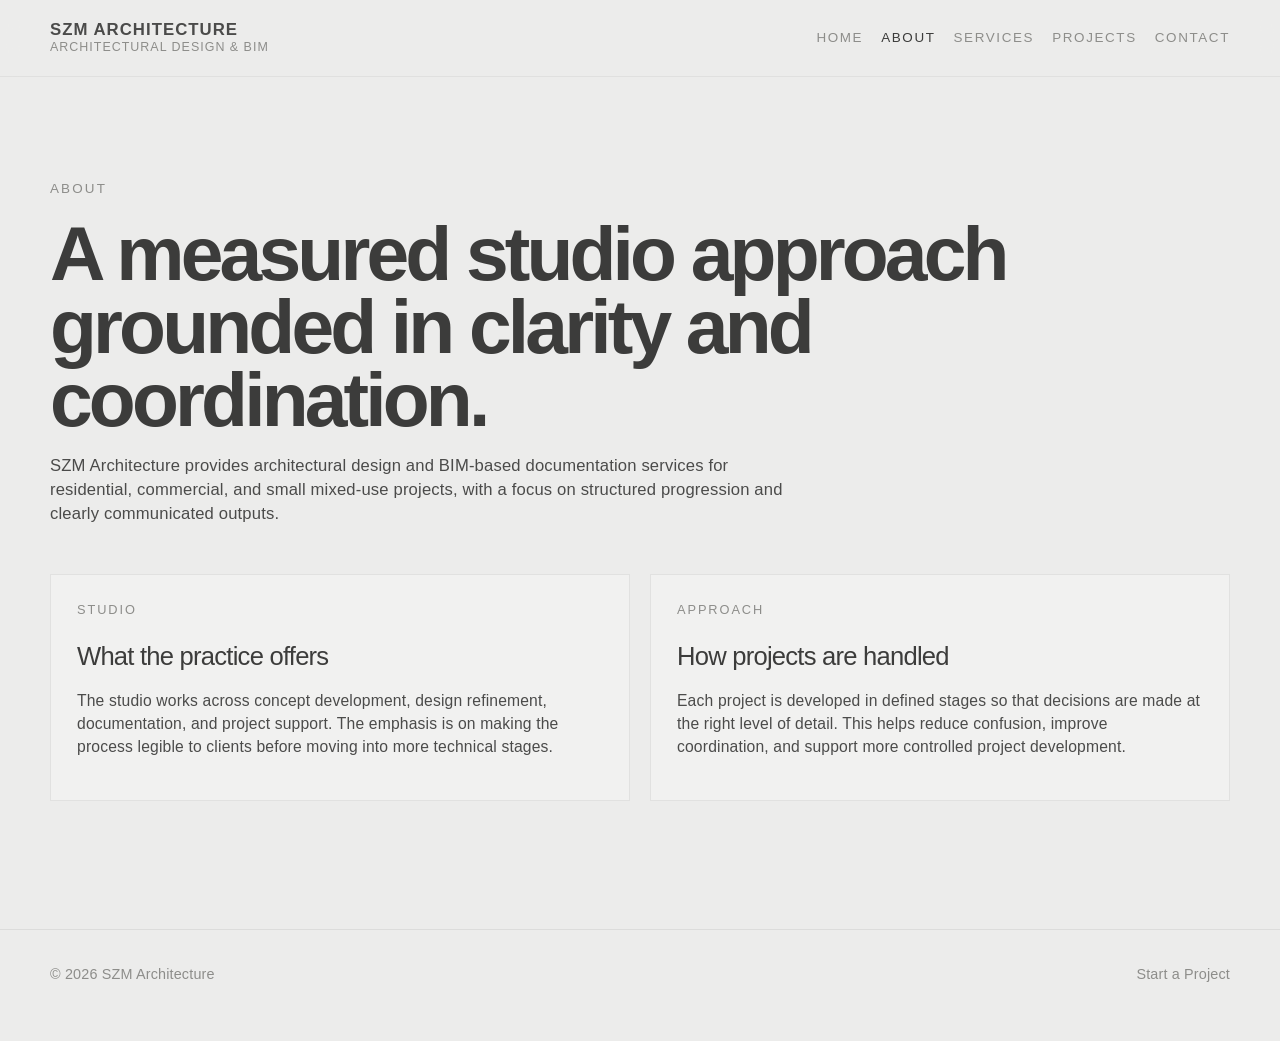
==== about/index.html @ a2ae0220 "Create index.html" ====
<!DOCTYPE html>
<html lang="en">
<head>
  <meta charset="UTF-8" />
  <meta name="viewport" content="width=device-width, initial-scale=1.0" />
  <title>About | SZM Architecture</title>
  <meta name="description" content="About SZM Architecture." />
  <link rel="stylesheet" href="../style.css" />
</head>
<body>
  <header class="site-header">
    <div class="wrap nav">
      <a class="brand" href="../">
        <span class="brand-mark">SZM ARCHITECTURE</span>
        <span class="brand-sub">Architectural Design & BIM</span>
      </a>
      <nav class="nav-links" aria-label="Primary navigation">
        <a href="../">Home</a>
        <a class="active" href="../about/">About</a>
        <a href="../services/">Services</a>
        <a href="../projects/">Projects</a>
        <a href="../contact/">Contact</a>
      </nav>
    </div>
  </header>

  <main>
    <section class="page-hero">
      <div class="wrap">
        <p class="page-eyebrow">About</p>
        <h1 class="page-title">A measured studio approach grounded in clarity and coordination.</h1>
        <p class="page-copy">
          SZM Architecture provides architectural design and BIM-based documentation services for residential, commercial, and small mixed-use projects, with a focus on structured progression and clearly communicated outputs.
        </p>
      </div>
    </section>

    <section class="section">
      <div class="wrap grid-2">
        <article class="card">
          <div class="card-label">Studio</div>
          <h2 class="card-title">What the practice offers</h2>
          <p>
            The studio works across concept development, design refinement, documentation, and project support. The emphasis is on making the process legible to clients before moving into more technical stages.
          </p>
        </article>

        <article class="card">
          <div class="card-label">Approach</div>
          <h2 class="card-title">How projects are handled</h2>
          <p>
            Each project is developed in defined stages so that decisions are made at the right level of detail. This helps reduce confusion, improve coordination, and support more controlled project development.
          </p>
        </article>
      </div>
    </section>
  </main>

  <footer class="site-footer">
    <div class="wrap footer-row">
      <div>© <span id="year"></span> SZM Architecture</div>
      <div><a href="../contact/">Start a Project</a></div>
    </div>
  </footer>

  <script>
    document.getElementById('year').textContent = new Date().getFullYear();
  </script>
</body>
</html>
---- style.css ----
:root {
  --bg: #ececeb;
  --bg-soft: #f4f4f3;
  --line: #cfcfcd;
  --text: #4b4b4a;
  --text-soft: #8d8d8a;
  --text-strong: #3c3c3b;
  --max: 1180px;
  --section-gap: clamp(72px, 10vw, 140px);
}

* { box-sizing: border-box; }
html { scroll-behavior: smooth; }

body {
  margin: 0;
  font-family: "Helvetica Neue", Helvetica, Arial, sans-serif;
  background: var(--bg);
  color: var(--text);
  line-height: 1.45;
  letter-spacing: 0.01em;
}

img { max-width: 100%; display: block; }
a { color: inherit; text-decoration: none; }

.wrap {
  width: min(calc(100% - 40px), var(--max));
  margin: 0 auto;
}

.site-header {
  position: sticky;
  top: 0;
  z-index: 50;
  backdrop-filter: blur(14px);
  background: rgba(236, 236, 235, 0.84);
  border-bottom: 1px solid rgba(79, 79, 78, 0.08);
}

.nav {
  display: flex;
  align-items: center;
  justify-content: space-between;
  gap: 24px;
  min-height: 76px;
}

.brand {
  display: flex;
  flex-direction: column;
  gap: 2px;
  line-height: 1;
}

.brand-mark {
  font-size: 1.05rem;
  font-weight: 700;
  letter-spacing: 0.06em;
}

.brand-sub {
  font-size: 0.78rem;
  color: var(--text-soft);
  letter-spacing: 0.08em;
  text-transform: uppercase;
}

.nav-links {
  display: flex;
  flex-wrap: wrap;
  gap: 18px;
  font-size: 0.84rem;
  text-transform: uppercase;
  letter-spacing: 0.12em;
  color: var(--text-soft);
}

.nav-links a:hover,
.nav-links a:focus-visible,
.nav-links a.active {
  color: var(--text-strong);
  outline: none;
}

.hero {
  padding: clamp(48px, 6vw, 80px) 0 clamp(80px, 10vw, 140px);
  position: relative;
  overflow: hidden;
  isolation: isolate;
}

.hero::before {
  content: "";
  position: absolute;
  inset: 0;
  background:
    radial-gradient(circle at 18% 22%, rgba(255,255,255,0.42), transparent 30%),
    radial-gradient(circle at 84% 14%, rgba(255,255,255,0.3), transparent 24%),
    linear-gradient(180deg, rgba(255,255,255,0.08), rgba(255,255,255,0));
  pointer-events: none;
  z-index: 0;
}

.hero-grid {
  display: grid;
  gap: 24px;
  position: relative;
  z-index: 1;
}

.hero-motifs {
  position: relative;
  width: 100%;
  height: clamp(160px, 24vw, 300px);
  opacity: 0.75;
}

.hero-motifs .motif-line,
.hero-motifs .motif-frame,
.hero-motifs .motif-arc {
  position: absolute;
  border-color: rgba(125, 125, 123, 0.42);
}

.hero-motifs .motif-line {
  height: 1px;
  background: rgba(125, 125, 123, 0.34);
  border: 0;
}

.hero-motifs .motif-frame {
  border: 1px solid rgba(125, 125, 123, 0.2);
  background: transparent;
}

.hero-motifs .motif-arc {
  border-top: 1px solid rgba(125, 125, 123, 0.26);
  border-left: 1px solid rgba(125, 125, 123, 0.18);
  border-right: 0;
  border-bottom: 0;
  border-radius: 999px 0 0 0;
  background: transparent;
}

.hero-motifs .m1 { top: 18%; left: 0; width: 62%; }
.hero-motifs .m2 { top: 62%; right: 2%; width: 44%; }
.hero-motifs .m3 { bottom: 10%; left: 12%; width: 28%; }
.hero-motifs .f1 { top: 8%; right: 12%; width: 18%; height: 54%; }
.hero-motifs .f2 { top: 28%; left: 8%; width: 22%; height: 44%; }
.hero-motifs .f3 { top: 0; left: 36%; width: 14%; height: 100%; }
.hero-motifs .a1 { right: 0; bottom: 0; width: 28%; height: 56%; }
.hero-motifs .a2 { left: 22%; top: 4%; width: 18%; height: 34%; }
.hero-motifs .a3 { left: 52%; bottom: 12%; width: 16%; height: 30%; }

.hero-kicker {
  font-size: clamp(1.55rem, 2vw, 2.2rem);
  font-weight: 300;
  letter-spacing: -0.03em;
  margin: 0;
  color: var(--text);
}

.hero-title {
  margin: 0;
  font-size: clamp(3.5rem, 9vw, 7.5rem);
  line-height: 0.92;
  font-weight: 800;
  letter-spacing: -0.06em;
  color: var(--text-strong);
  text-transform: uppercase;
}

.hero-subtitle {
  margin: 14px 0 0;
  font-size: clamp(1rem, 2vw, 1.7rem);
  text-transform: uppercase;
  letter-spacing: 0.08em;
  color: var(--text-soft);
}

.hero-copy {
  max-width: 640px;
  font-size: 1rem;
  color: var(--text);
  margin-top: 28px;
}

.hero-actions {
  display: flex;
  flex-wrap: wrap;
  gap: 14px;
  margin-top: 34px;
}

.button,
.button-secondary {
  display: inline-flex;
  align-items: center;
  justify-content: center;
  min-height: 48px;
  padding: 0 18px;
  border: 1px solid var(--text-strong);
  font-size: 0.82rem;
  text-transform: uppercase;
  letter-spacing: 0.14em;
  transition: 180ms ease;
}

.button {
  background: var(--text-strong);
  color: var(--bg-soft);
}

.button-secondary {
  background: transparent;
  color: var(--text-strong);
  border-color: rgba(60, 60, 59, 0.28);
}

.button:hover,
.button-secondary:hover,
.button:focus-visible,
.button-secondary:focus-visible {
  transform: translateY(-1px);
  outline: none;
}

.hero-foot {
  margin-top: clamp(80px, 12vw, 180px);
  display: grid;
  grid-template-columns: 1fr auto;
  gap: 20px;
  align-items: end;
}

.hero-foot .site-id {
  font-size: 0.9rem;
  color: var(--text-soft);
}

.hero-foot .site-id strong {
  display: block;
  color: var(--text);
  font-size: 1rem;
  margin-bottom: 6px;
}

.section {
  padding: 0 0 var(--section-gap);
}

.section-head {
  display: grid;
  grid-template-columns: minmax(120px, 180px) 1fr;
  gap: 24px;
  padding-bottom: 24px;
  border-bottom: 1px solid var(--line);
  margin-bottom: 34px;
}

.section-number {
  font-size: 0.86rem;
  color: var(--text-soft);
  letter-spacing: 0.18em;
  text-transform: uppercase;
  padding-top: 4px;
}

.section-title {
  margin: 0;
  font-size: clamp(2rem, 4vw, 3.4rem);
  font-weight: 500;
  letter-spacing: -0.04em;
  color: var(--text-strong);
}

.section-intro {
  max-width: 760px;
  margin: 16px 0 0;
  font-size: 1.04rem;
  color: var(--text);
}

.page-hero {
  padding: clamp(56px, 8vw, 120px) 0 48px;
}

.page-eyebrow {
  font-size: 0.84rem;
  text-transform: uppercase;
  letter-spacing: 0.16em;
  color: var(--text-soft);
  margin: 0 0 18px;
}

.page-title {
  margin: 0;
  font-size: clamp(2.8rem, 6vw, 5rem);
  line-height: 0.95;
  letter-spacing: -0.05em;
  color: var(--text-strong);
}

.page-copy {
  max-width: 760px;
  margin: 18px 0 0;
  font-size: 1.04rem;
}

.grid-2,
.grid-3,
.link-grid {
  display: grid;
  gap: 20px;
}

.grid-2 { grid-template-columns: repeat(2, minmax(0, 1fr)); }
.grid-3,
.link-grid { grid-template-columns: repeat(3, minmax(0, 1fr)); }

.card {
  background: rgba(255,255,255,0.24);
  border: 1px solid rgba(79,79,78,0.1);
  padding: 26px;
}

.card-label {
  font-size: 0.8rem;
  color: var(--text-soft);
  text-transform: uppercase;
  letter-spacing: 0.15em;
  margin-bottom: 18px;
}

.card-title {
  margin: 0 0 14px;
  font-size: 1.6rem;
  font-weight: 500;
  letter-spacing: -0.03em;
  color: var(--text-strong);
}

.card p, .card li { font-size: 0.98rem; }

.clean-list {
  list-style: none;
  margin: 0;
  padding: 0;
  display: grid;
  gap: 10px;
}

.clean-list li {
  position: relative;
  padding-left: 16px;
}

.clean-list li::before {
  content: "";
  width: 6px;
  height: 6px;
  border-radius: 999px;
  background: #92928f;
  position: absolute;
  top: 0.6em;
  left: 0;
}

.muted { color: var(--text-soft); }

.drawings-table {
  width: 100%;
  border-collapse: collapse;
  font-size: 0.98rem;
}

.drawings-table th,
.drawings-table td {
  text-align: left;
  padding: 16px 10px;
  border-bottom: 1px solid rgba(79,79,78,0.12);
  vertical-align: top;
}

.drawings-table th {
  color: var(--text-strong);
  font-weight: 600;
}

.yes, .no {
  display: inline-flex;
  align-items: center;
  gap: 8px;
  font-weight: 500;
}

.yes::before, .no::before {
  display: inline-flex;
  align-items: center;
  justify-content: center;
  width: 20px;
  height: 20px;
  font-size: 0.95rem;
  line-height: 1;
}

.yes::before { content: "✓"; }
.no::before { content: "×"; }

.subtle-rule {
  border-top: 1px solid var(--line);
  padding-top: 22px;
}

.site-footer {
  padding: 34px 0 56px;
  border-top: 1px solid rgba(79,79,78,0.1);
}

.footer-row {
  display: flex;
  flex-wrap: wrap;
  justify-content: space-between;
  gap: 16px;
  color: var(--text-soft);
  font-size: 0.9rem;
}

@media (max-width: 900px) {
  .grid-2,
  .grid-3,
  .link-grid,
  .hero-foot {
    grid-template-columns: 1fr;
  }
}

@media (max-width: 720px) {
  .nav {
    flex-direction: column;
    align-items: flex-start;
    padding: 14px 0;
  }

  .nav-links { gap: 12px; }
  .section-head { grid-template-columns: 1fr; }
  .drawings-table { display: block; overflow-x: auto; }
}
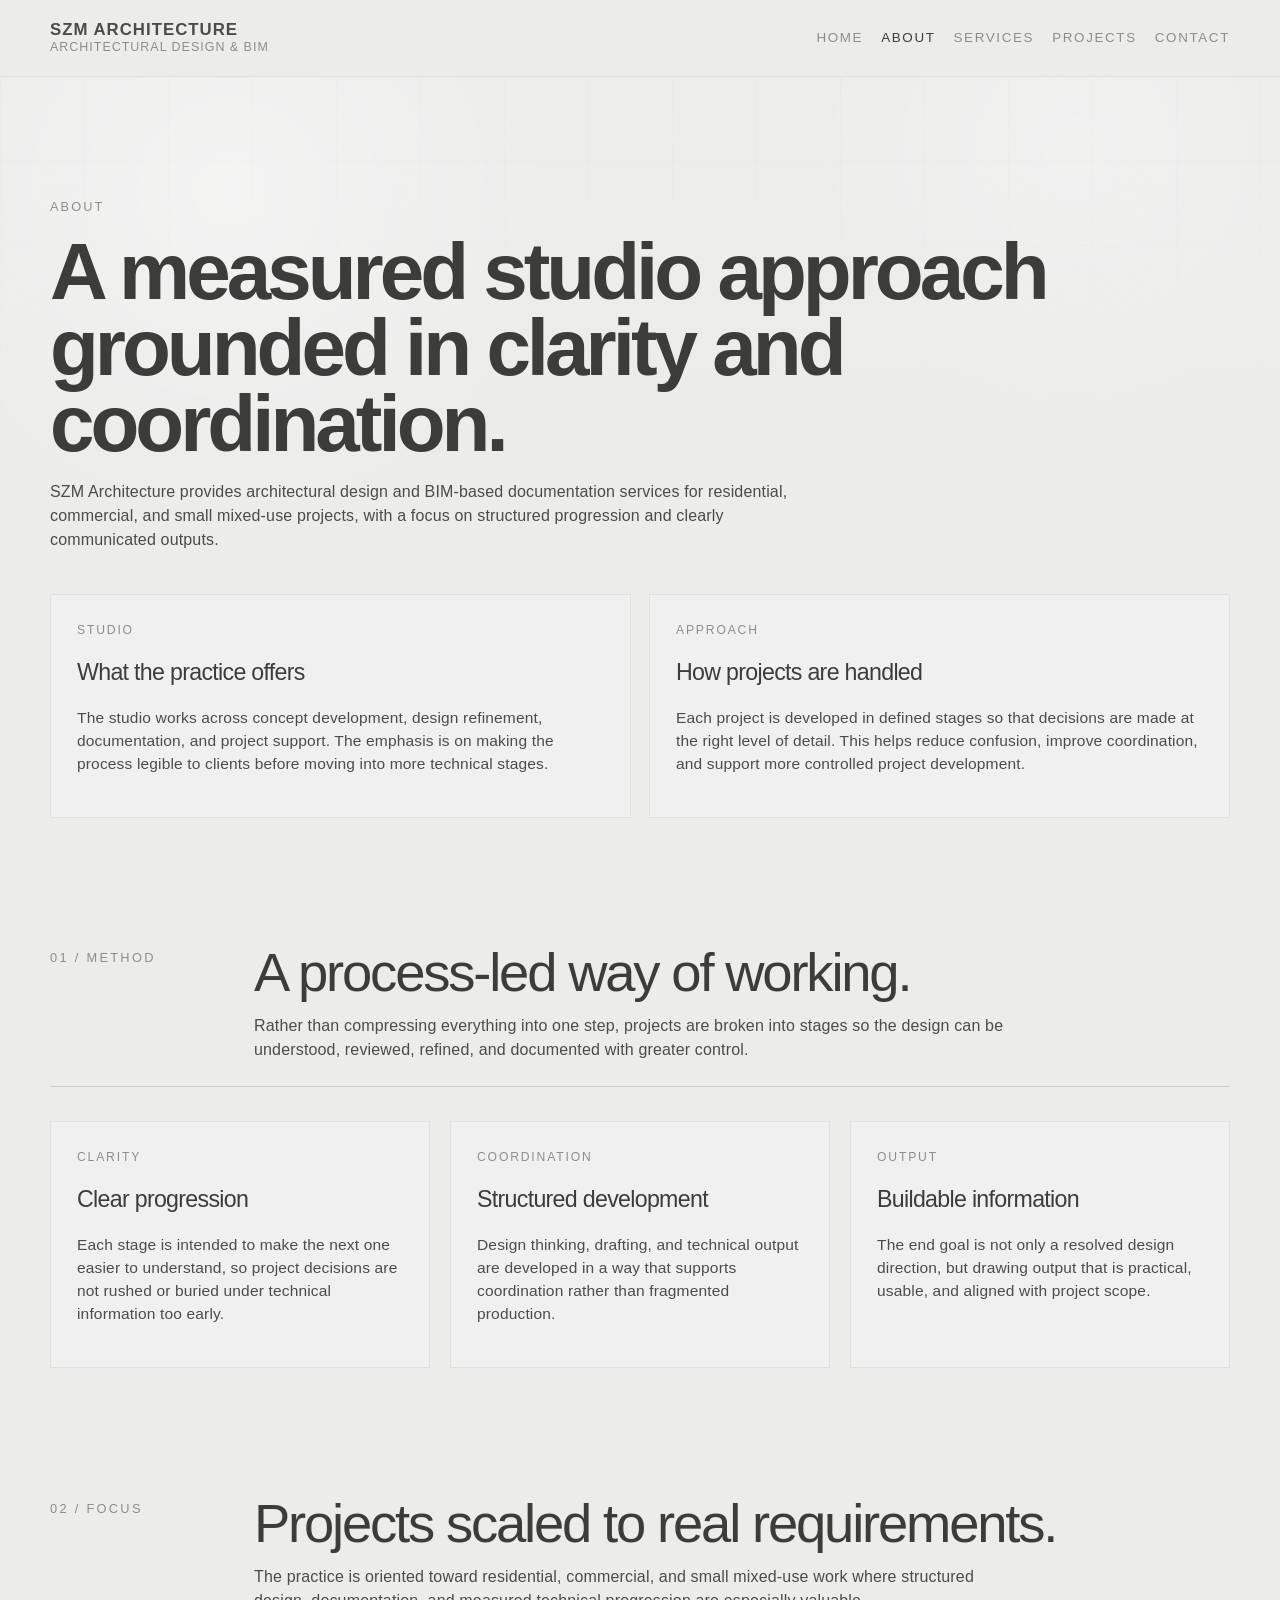
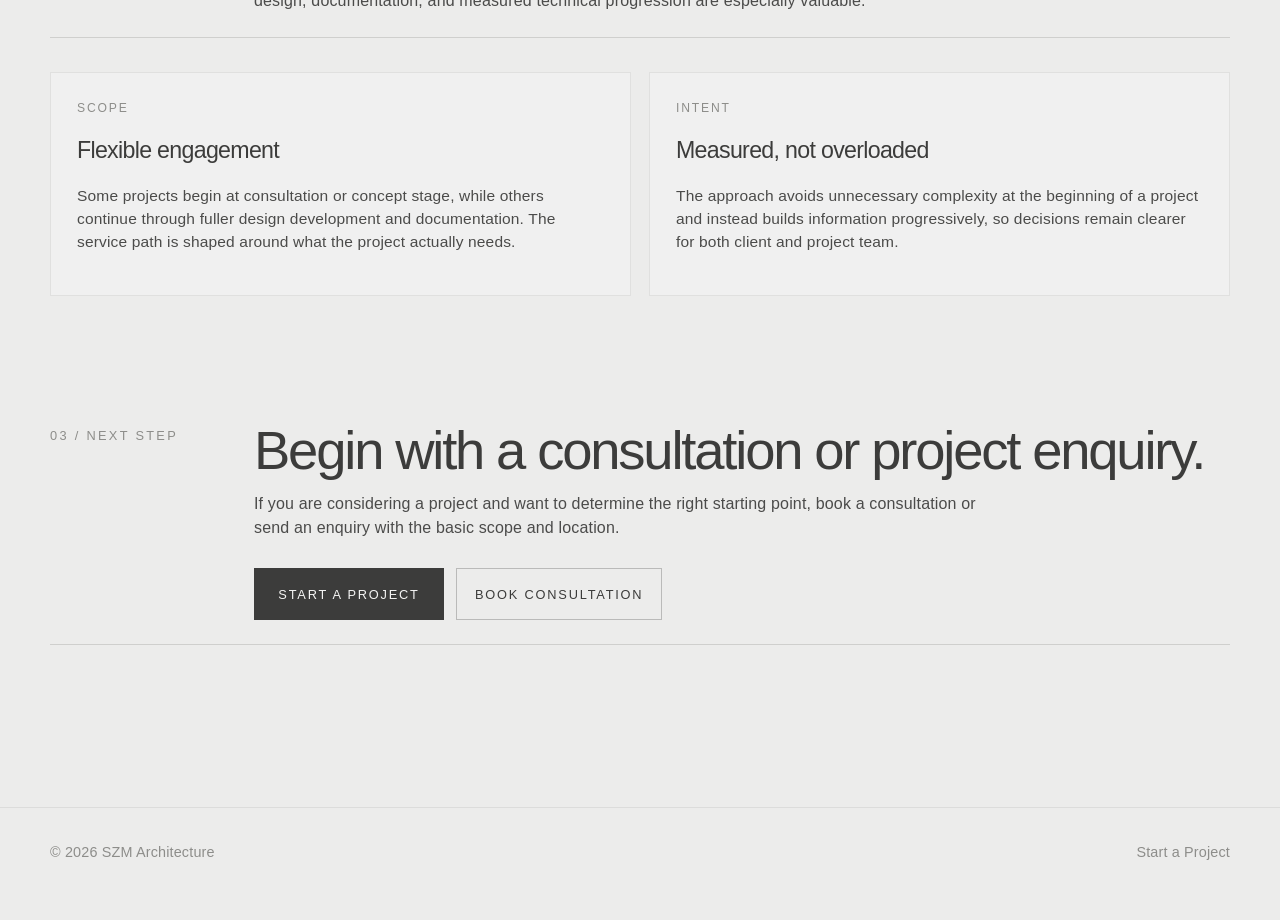
==== commit 25260349: "Update index.html" ====
--- a/about/index.html
+++ b/about/index.html
@@ -5,6 +5,7 @@
   <meta name="viewport" content="width=device-width, initial-scale=1.0" />
   <title>About | SZM Architecture</title>
   <meta name="description" content="About SZM Architecture." />
+  <link rel="icon" type="image/png" href="../favicon.png" />
   <link rel="stylesheet" href="../style.css" />
 </head>
 <body>
@@ -14,7 +15,20 @@
         <span class="brand-mark">SZM ARCHITECTURE</span>
         <span class="brand-sub">Architectural Design & BIM</span>
       </a>
-      <nav class="nav-links" aria-label="Primary navigation">
+
+      <button
+        class="nav-toggle"
+        type="button"
+        aria-expanded="false"
+        aria-controls="primaryNav"
+        aria-label="Open navigation menu"
+      >
+        <span></span>
+        <span></span>
+        <span></span>
+      </button>
+
+      <nav id="primaryNav" class="nav-links" aria-label="Primary navigation">
         <a href="../">Home</a>
         <a class="active" href="../about/">About</a>
         <a href="../services/">Services</a>
@@ -27,34 +41,142 @@
   <main>
     <section class="page-hero">
       <div class="wrap">
-        <p class="page-eyebrow">About</p>
-        <h1 class="page-title">A measured studio approach grounded in clarity and coordination.</h1>
-        <p class="page-copy">
-          SZM Architecture provides architectural design and BIM-based documentation services for residential, commercial, and small mixed-use projects, with a focus on structured progression and clearly communicated outputs.
+        <p class="page-eyebrow reveal">About</p>
+        <h1 class="page-title reveal">A measured studio approach grounded in clarity and coordination.</h1>
+        <p class="page-copy reveal-soft">
+          SZM Architecture provides architectural design and BIM-based documentation services for residential,
+          commercial, and small mixed-use projects, with a focus on structured progression and clearly communicated outputs.
         </p>
       </div>
     </section>
 
     <section class="section">
       <div class="wrap grid-2">
-        <article class="card">
+        <article class="card reveal">
           <div class="card-label">Studio</div>
           <h2 class="card-title">What the practice offers</h2>
           <p>
-            The studio works across concept development, design refinement, documentation, and project support. The emphasis is on making the process legible to clients before moving into more technical stages.
+            The studio works across concept development, design refinement, documentation, and project support.
+            The emphasis is on making the process legible to clients before moving into more technical stages.
           </p>
         </article>
 
-        <article class="card">
+        <article class="card reveal-soft">
           <div class="card-label">Approach</div>
           <h2 class="card-title">How projects are handled</h2>
           <p>
-            Each project is developed in defined stages so that decisions are made at the right level of detail. This helps reduce confusion, improve coordination, and support more controlled project development.
+            Each project is developed in defined stages so that decisions are made at the right level of detail.
+            This helps reduce confusion, improve coordination, and support more controlled project development.
           </p>
         </article>
       </div>
     </section>
+
+    <section class="section">
+      <div class="wrap">
+        <div class="section-head reveal">
+          <div class="section-number">01 / Method</div>
+          <div>
+            <h2 class="section-title">A process-led way of working.</h2>
+            <p class="section-intro">
+              Rather than compressing everything into one step, projects are broken into stages so the design can be
+              understood, reviewed, refined, and documented with greater control.
+            </p>
+          </div>
+        </div>
+
+        <div class="grid-3">
+          <article class="card reveal">
+            <div class="card-label">Clarity</div>
+            <h3 class="card-title">Clear progression</h3>
+            <p>
+              Each stage is intended to make the next one easier to understand, so project decisions are not rushed or
+              buried under technical information too early.
+            </p>
+          </article>
+
+          <article class="card reveal-soft">
+            <div class="card-label">Coordination</div>
+            <h3 class="card-title">Structured development</h3>
+            <p>
+              Design thinking, drafting, and technical output are developed in a way that supports coordination rather
+              than fragmented production.
+            </p>
+          </article>
+
+          <article class="card reveal">
+            <div class="card-label">Output</div>
+            <h3 class="card-title">Buildable information</h3>
+            <p>
+              The end goal is not only a resolved design direction, but drawing output that is practical, usable,
+              and aligned with project scope.
+            </p>
+          </article>
+        </div>
+      </div>
+    </section>
+
+    <section class="section">
+      <div class="wrap">
+        <div class="section-head reveal-soft">
+          <div class="section-number">02 / Focus</div>
+          <div>
+            <h2 class="section-title">Projects scaled to real requirements.</h2>
+            <p class="section-intro">
+              The practice is oriented toward residential, commercial, and small mixed-use work where structured design,
+              documentation, and measured technical progression are especially valuable.
+            </p>
+          </div>
+        </div>
+
+        <div class="grid-2">
+          <article class="card reveal-soft">
+            <div class="card-label">Scope</div>
+            <h3 class="card-title">Flexible engagement</h3>
+            <p>
+              Some projects begin at consultation or concept stage, while others continue through fuller design
+              development and documentation. The service path is shaped around what the project actually needs.
+            </p>
+          </article>
+
+          <article class="card reveal">
+            <div class="card-label">Intent</div>
+            <h3 class="card-title">Measured, not overloaded</h3>
+            <p>
+              The approach avoids unnecessary complexity at the beginning of a project and instead builds information
+              progressively, so decisions remain clearer for both client and project team.
+            </p>
+          </article>
+        </div>
+      </div>
+    </section>
+
+    <section class="section">
+      <div class="wrap">
+        <div class="section-head reveal">
+          <div class="section-number">03 / Next step</div>
+          <div>
+            <h2 class="section-title">Begin with a consultation or project enquiry.</h2>
+            <p class="section-intro">
+              If you are considering a project and want to determine the right starting point, book a consultation
+              or send an enquiry with the basic scope and location.
+            </p>
+            <div class="hero-actions" style="margin-top: 28px;">
+              <a class="button" href="../contact/">Start a Project</a>
+              <a class="button-secondary" href="https://calendar.app.google/FwE3691G6Maa2KWc8" target="_blank" rel="noopener">
+                Book Consultation
+              </a>
+            </div>
+          </div>
+        </div>
+      </div>
+    </section>
   </main>
+
+  <button id="backToTop" class="back-to-top" type="button" aria-label="Back to top">
+    <span class="back-to-top-arrow" aria-hidden="true">↑</span>
+    <span class="back-to-top-text">Back to top</span>
+  </button>
 
   <footer class="site-footer">
     <div class="wrap footer-row">
@@ -64,7 +186,163 @@
   </footer>
 
   <script>
-    document.getElementById('year').textContent = new Date().getFullYear();
+    const yearEl = document.getElementById('year');
+    if (yearEl) {
+      yearEl.textContent = new Date().getFullYear();
+    }
+
+    const header = document.querySelector('.site-header');
+    const revealItems = document.querySelectorAll('.reveal, .reveal-soft');
+    const backToTopBtn = document.getElementById('backToTop');
+    const navToggle = document.querySelector('.nav-toggle');
+    const navLinks = document.getElementById('primaryNav');
+
+    document.body.classList.add('page-enter');
+    requestAnimationFrame(() => {
+      requestAnimationFrame(() => {
+        document.body.classList.remove('page-enter');
+      });
+    });
+
+    function updateHeaderState() {
+      if (!header) return;
+      if (window.scrollY > 16) {
+        header.classList.add('scrolled');
+      } else {
+        header.classList.remove('scrolled');
+      }
+    }
+
+    function updateRevealStates() {
+      revealItems.forEach((item) => {
+        const rect = item.getBoundingClientRect();
+        const inViewportBand =
+          rect.top < window.innerHeight * 0.86 &&
+          rect.bottom > window.innerHeight * 0.14;
+
+        if (inViewportBand) {
+          item.classList.add('is-visible');
+        } else {
+          item.classList.remove('is-visible');
+        }
+      });
+    }
+
+    function updateBackToTop() {
+      if (!backToTopBtn) return;
+      if (window.scrollY > 500) {
+        backToTopBtn.classList.add('is-visible');
+      } else {
+        backToTopBtn.classList.remove('is-visible');
+      }
+    }
+
+    function closeNav() {
+      if (!navToggle || !navLinks) return;
+      navToggle.classList.remove('is-open');
+      navLinks.classList.remove('is-open');
+      navToggle.setAttribute('aria-expanded', 'false');
+      document.body.classList.remove('nav-open');
+    }
+
+    function toggleNav() {
+      if (!navToggle || !navLinks) return;
+      const isOpen = navLinks.classList.toggle('is-open');
+      navToggle.classList.toggle('is-open', isOpen);
+      navToggle.setAttribute('aria-expanded', String(isOpen));
+      document.body.classList.toggle('nav-open', isOpen);
+    }
+
+    const observer = new IntersectionObserver((entries) => {
+      entries.forEach((entry) => {
+        const rect = entry.boundingClientRect;
+        const inViewportBand =
+          rect.top < window.innerHeight * 0.86 &&
+          rect.bottom > window.innerHeight * 0.14;
+
+        if (entry.isIntersecting && inViewportBand) {
+          entry.target.classList.add('is-visible');
+        } else {
+          entry.target.classList.remove('is-visible');
+        }
+      });
+    }, {
+      threshold: [0, 0.1, 0.25, 0.45, 0.65, 0.85, 1]
+    });
+
+    revealItems.forEach((item) => observer.observe(item));
+
+    document.querySelectorAll('a[href]').forEach((link) => {
+      const href = link.getAttribute('href');
+
+      if (
+        href &&
+        !href.startsWith('#') &&
+        !href.startsWith('mailto:') &&
+        !href.startsWith('tel:') &&
+        !link.hasAttribute('target')
+      ) {
+        link.addEventListener('click', (e) => {
+          const url = new URL(link.href, window.location.href);
+
+          if (url.origin === window.location.origin) {
+            closeNav();
+            e.preventDefault();
+            document.body.classList.add('page-leave');
+
+            setTimeout(() => {
+              window.location.href = url.href;
+            }, 320);
+          }
+        });
+      }
+    });
+
+    if (backToTopBtn) {
+      backToTopBtn.addEventListener('click', () => {
+        window.scrollTo({
+          top: 0,
+          behavior: 'smooth'
+        });
+      });
+    }
+
+    if (navToggle) {
+      navToggle.addEventListener('click', toggleNav);
+    }
+
+    document.addEventListener('click', (e) => {
+      if (!navToggle || !navLinks) return;
+      const clickedInsideNav = navLinks.contains(e.target);
+      const clickedToggle = navToggle.contains(e.target);
+
+      if (!clickedInsideNav && !clickedToggle) {
+        closeNav();
+      }
+    });
+
+    window.addEventListener('scroll', () => {
+      updateHeaderState();
+      updateRevealStates();
+      updateBackToTop();
+    }, { passive: true });
+
+    window.addEventListener('resize', () => {
+      if (window.innerWidth >= 720) {
+        closeNav();
+      }
+      updateRevealStates();
+    });
+
+    window.addEventListener('load', () => {
+      updateHeaderState();
+      updateRevealStates();
+      updateBackToTop();
+    });
+
+    updateHeaderState();
+    updateRevealStates();
+    updateBackToTop();
   </script>
 </body>
 </html>
--- a/style.css
+++ b/style.css
@@ -6,44 +6,78 @@
   --text-soft: #8d8d8a;
   --text-strong: #3c3c3b;
   --max: 1180px;
-  --section-gap: clamp(72px, 10vw, 140px);
+  --section-gap: clamp(64px, 10vw, 140px);
 }
 
 * { box-sizing: border-box; }
-html { scroll-behavior: smooth; }
+
+html {
+  scroll-behavior: smooth;
+}
 
 body {
   margin: 0;
   font-family: "Helvetica Neue", Helvetica, Arial, sans-serif;
   background: var(--bg);
   color: var(--text);
-  line-height: 1.45;
+  line-height: 1.5;
   letter-spacing: 0.01em;
+  overflow-x: hidden;
+  opacity: 1;
+  transition: opacity 0.28s ease, transform 0.28s ease;
+}
+
+body.page-enter {
+  opacity: 0;
+  transform: translateY(12px);
+}
+
+body.page-leave {
+  opacity: 0;
+  transform: translateY(10px);
+}
+
+body.nav-open {
+  overflow: hidden;
 }
 
 img { max-width: 100%; display: block; }
 a { color: inherit; text-decoration: none; }
 
 .wrap {
-  width: min(calc(100% - 40px), var(--max));
+  width: min(calc(100% - 24px), var(--max));
   margin: 0 auto;
 }
 
 .site-header {
   position: sticky;
   top: 0;
-  z-index: 50;
+  z-index: 80;
   backdrop-filter: blur(14px);
-  background: rgba(236, 236, 235, 0.84);
+  background: rgba(236, 236, 235, 0.86);
   border-bottom: 1px solid rgba(79, 79, 78, 0.08);
+  transition:
+    background 0.35s ease,
+    box-shadow 0.35s ease,
+    backdrop-filter 0.35s ease,
+    border-color 0.35s ease;
+}
+
+.site-header.scrolled {
+  background: rgba(236, 236, 235, 0.93);
+  backdrop-filter: blur(18px);
+  box-shadow: 0 10px 30px rgba(60, 60, 59, 0.05);
+  border-bottom-color: rgba(79, 79, 78, 0.12);
 }
 
 .nav {
+  position: relative;
   display: flex;
   align-items: center;
   justify-content: space-between;
-  gap: 24px;
-  min-height: 76px;
+  gap: 16px;
+  min-height: 72px;
+  padding: 12px 0;
 }
 
 .brand {
@@ -51,29 +85,106 @@
   flex-direction: column;
   gap: 2px;
   line-height: 1;
+  min-width: 0;
+  flex: 1;
 }
 
 .brand-mark {
-  font-size: 1.05rem;
+  font-size: 0.94rem;
   font-weight: 700;
   letter-spacing: 0.06em;
 }
 
 .brand-sub {
-  font-size: 0.78rem;
+  font-size: 0.68rem;
   color: var(--text-soft);
   letter-spacing: 0.08em;
   text-transform: uppercase;
 }
 
+.nav-toggle {
+  display: inline-flex;
+  width: 48px;
+  height: 48px;
+  padding: 0;
+  align-items: center;
+  justify-content: center;
+  flex-direction: column;
+  gap: 5px;
+  border: 1px solid rgba(60, 60, 59, 0.16);
+  background: rgba(255, 255, 255, 0.4);
+  color: var(--text-strong);
+  cursor: pointer;
+  flex: 0 0 auto;
+}
+
+.nav-toggle span {
+  display: block;
+  width: 18px;
+  height: 1.5px;
+  background: currentColor;
+  transition: transform 0.25s ease, opacity 0.25s ease;
+}
+
+.nav-toggle:focus-visible {
+  outline: 2px solid rgba(60, 60, 59, 0.3);
+  outline-offset: 2px;
+}
+
+.nav-toggle.is-open span:nth-child(1) {
+  transform: translateY(6.5px) rotate(45deg);
+}
+
+.nav-toggle.is-open span:nth-child(2) {
+  opacity: 0;
+}
+
+.nav-toggle.is-open span:nth-child(3) {
+  transform: translateY(-6.5px) rotate(-45deg);
+}
+
 .nav-links {
-  display: flex;
-  flex-wrap: wrap;
-  gap: 18px;
-  font-size: 0.84rem;
+  position: absolute;
+  top: calc(100% + 10px);
+  left: 0;
+  right: 0;
+  display: grid;
+  gap: 0;
+  padding: 10px 0;
+  background: rgba(244, 244, 243, 0.98);
+  border: 1px solid rgba(79, 79, 78, 0.1);
+  box-shadow: 0 16px 32px rgba(60, 60, 59, 0.08);
+  opacity: 0;
+  visibility: hidden;
+  transform: translateY(-8px);
+  pointer-events: none;
+  transition:
+    opacity 0.25s ease,
+    transform 0.25s ease,
+    visibility 0.25s ease;
+  font-size: 0.8rem;
   text-transform: uppercase;
   letter-spacing: 0.12em;
   color: var(--text-soft);
+  z-index: 90;
+}
+
+.nav-links.is-open {
+  opacity: 1;
+  visibility: visible;
+  transform: translateY(0);
+  pointer-events: auto;
+}
+
+.nav-links a {
+  position: relative;
+  display: block;
+  padding: 14px 16px;
+  transition: color 0.28s ease, background 0.28s ease;
+}
+
+.nav-links a::after {
+  display: none;
 }
 
 .nav-links a:hover,
@@ -81,10 +192,11 @@
 .nav-links a.active {
   color: var(--text-strong);
   outline: none;
+  background: rgba(255, 255, 255, 0.45);
 }
 
 .hero {
-  padding: clamp(48px, 6vw, 80px) 0 clamp(80px, 10vw, 140px);
+  padding: 28px 0 clamp(72px, 12vw, 140px);
   position: relative;
   overflow: hidden;
   isolation: isolate;
@@ -102,9 +214,23 @@
   z-index: 0;
 }
 
+.hero::after,
+.page-hero::after {
+  content: "";
+  position: absolute;
+  inset: 0;
+  background-image:
+    linear-gradient(rgba(125, 125, 123, 0.055) 1px, transparent 1px),
+    linear-gradient(90deg, rgba(125, 125, 123, 0.055) 1px, transparent 1px);
+  background-size: 84px 84px;
+  mask-image: linear-gradient(180deg, rgba(0,0,0,0.42), rgba(0,0,0,0));
+  pointer-events: none;
+  z-index: 0;
+}
+
 .hero-grid {
   display: grid;
-  gap: 24px;
+  gap: 20px;
   position: relative;
   z-index: 1;
 }
@@ -112,8 +238,9 @@
 .hero-motifs {
   position: relative;
   width: 100%;
-  height: clamp(160px, 24vw, 300px);
-  opacity: 0.75;
+  height: clamp(120px, 34vw, 260px);
+  opacity: 0.72;
+  animation: floatMotifs 10s ease-in-out infinite;
 }
 
 .hero-motifs .motif-line,
@@ -154,7 +281,7 @@
 .hero-motifs .a3 { left: 52%; bottom: 12%; width: 16%; height: 30%; }
 
 .hero-kicker {
-  font-size: clamp(1.55rem, 2vw, 2.2rem);
+  font-size: clamp(1.2rem, 5vw, 2.1rem);
   font-weight: 300;
   letter-spacing: -0.03em;
   margin: 0;
@@ -163,34 +290,35 @@
 
 .hero-title {
   margin: 0;
-  font-size: clamp(3.5rem, 9vw, 7.5rem);
+  font-size: clamp(2.6rem, 14vw, 7.5rem);
   line-height: 0.92;
   font-weight: 800;
   letter-spacing: -0.06em;
   color: var(--text-strong);
   text-transform: uppercase;
+  max-width: 8ch;
 }
 
 .hero-subtitle {
   margin: 14px 0 0;
-  font-size: clamp(1rem, 2vw, 1.7rem);
+  font-size: clamp(0.9rem, 3.6vw, 1.7rem);
   text-transform: uppercase;
   letter-spacing: 0.08em;
   color: var(--text-soft);
 }
 
 .hero-copy {
-  max-width: 640px;
-  font-size: 1rem;
+  max-width: 38rem;
+  font-size: 0.98rem;
   color: var(--text);
-  margin-top: 28px;
+  margin-top: 24px;
 }
 
 .hero-actions {
   display: flex;
-  flex-wrap: wrap;
-  gap: 14px;
-  margin-top: 34px;
+  flex-direction: column;
+  gap: 12px;
+  margin-top: 28px;
 }
 
 .button,
@@ -198,13 +326,18 @@
   display: inline-flex;
   align-items: center;
   justify-content: center;
-  min-height: 48px;
+  min-height: 52px;
+  width: 100%;
   padding: 0 18px;
   border: 1px solid var(--text-strong);
-  font-size: 0.82rem;
+  font-size: 0.8rem;
   text-transform: uppercase;
   letter-spacing: 0.14em;
-  transition: 180ms ease;
+  transition:
+    transform 0.35s ease,
+    box-shadow 0.35s ease,
+    border-color 0.35s ease,
+    background 0.35s ease;
 }
 
 .button {
@@ -222,20 +355,20 @@
 .button-secondary:hover,
 .button:focus-visible,
 .button-secondary:focus-visible {
-  transform: translateY(-1px);
+  transform: translateY(-2px);
   outline: none;
 }
 
 .hero-foot {
-  margin-top: clamp(80px, 12vw, 180px);
+  margin-top: clamp(56px, 10vw, 180px);
   display: grid;
-  grid-template-columns: 1fr auto;
-  gap: 20px;
+  grid-template-columns: 1fr;
+  gap: 16px;
   align-items: end;
 }
 
 .hero-foot .site-id {
-  font-size: 0.9rem;
+  font-size: 0.88rem;
   color: var(--text-soft);
 }
 
@@ -252,42 +385,63 @@
 
 .section-head {
   display: grid;
-  grid-template-columns: minmax(120px, 180px) 1fr;
-  gap: 24px;
-  padding-bottom: 24px;
+  grid-template-columns: 1fr;
+  gap: 18px;
+  padding-bottom: 22px;
   border-bottom: 1px solid var(--line);
-  margin-bottom: 34px;
+  margin-bottom: 28px;
 }
 
 .section-number {
-  font-size: 0.86rem;
+  font-size: 0.8rem;
   color: var(--text-soft);
   letter-spacing: 0.18em;
   text-transform: uppercase;
-  padding-top: 4px;
+  padding-top: 2px;
 }
 
 .section-title {
   margin: 0;
-  font-size: clamp(2rem, 4vw, 3.4rem);
+  font-size: clamp(1.8rem, 8vw, 3.4rem);
   font-weight: 500;
   letter-spacing: -0.04em;
+  line-height: 1;
   color: var(--text-strong);
 }
 
 .section-intro {
   max-width: 760px;
-  margin: 16px 0 0;
-  font-size: 1.04rem;
+  margin: 14px 0 0;
+  font-size: 1rem;
   color: var(--text);
 }
 
 .page-hero {
-  padding: clamp(56px, 8vw, 120px) 0 48px;
+  padding: clamp(48px, 10vw, 120px) 0 42px;
+  position: relative;
+  overflow: hidden;
+  isolation: isolate;
+}
+
+.page-hero::before {
+  content: "";
+  position: absolute;
+  inset: 0;
+  background:
+    radial-gradient(circle at 18% 22%, rgba(255,255,255,0.34), transparent 30%),
+    radial-gradient(circle at 84% 14%, rgba(255,255,255,0.22), transparent 24%),
+    linear-gradient(180deg, rgba(255,255,255,0.06), rgba(255,255,255,0));
+  pointer-events: none;
+  z-index: 0;
+}
+
+.page-hero > .wrap {
+  position: relative;
+  z-index: 1;
 }
 
 .page-eyebrow {
-  font-size: 0.84rem;
+  font-size: 0.8rem;
   text-transform: uppercase;
   letter-spacing: 0.16em;
   color: var(--text-soft);
@@ -296,7 +450,7 @@
 
 .page-title {
   margin: 0;
-  font-size: clamp(2.8rem, 6vw, 5rem);
+  font-size: clamp(2.2rem, 10vw, 5rem);
   line-height: 0.95;
   letter-spacing: -0.05em;
   color: var(--text-strong);
@@ -305,43 +459,50 @@
 .page-copy {
   max-width: 760px;
   margin: 18px 0 0;
-  font-size: 1.04rem;
+  font-size: 1rem;
 }
 
 .grid-2,
 .grid-3,
 .link-grid {
   display: grid;
-  gap: 20px;
-}
-
-.grid-2 { grid-template-columns: repeat(2, minmax(0, 1fr)); }
-.grid-3,
-.link-grid { grid-template-columns: repeat(3, minmax(0, 1fr)); }
+  grid-template-columns: 1fr;
+  gap: 18px;
+}
 
 .card {
   background: rgba(255,255,255,0.24);
   border: 1px solid rgba(79,79,78,0.1);
-  padding: 26px;
+  padding: 22px;
+  transition:
+    transform 0.35s ease,
+    box-shadow 0.35s ease,
+    border-color 0.35s ease,
+    background 0.35s ease;
+}
+
+.card:hover {
+  transform: translateY(-6px);
+  box-shadow: 0 18px 40px rgba(60, 60, 59, 0.07);
 }
 
 .card-label {
-  font-size: 0.8rem;
+  font-size: 0.76rem;
   color: var(--text-soft);
   text-transform: uppercase;
   letter-spacing: 0.15em;
-  margin-bottom: 18px;
+  margin-bottom: 16px;
 }
 
 .card-title {
-  margin: 0 0 14px;
-  font-size: 1.6rem;
+  margin: 0 0 12px;
+  font-size: 1.45rem;
   font-weight: 500;
   letter-spacing: -0.03em;
   color: var(--text-strong);
 }
 
-.card p, .card li { font-size: 0.98rem; }
+.card p, .card li { font-size: 0.97rem; }
 
 .clean-list {
   list-style: none;
@@ -372,13 +533,13 @@
 .drawings-table {
   width: 100%;
   border-collapse: collapse;
-  font-size: 0.98rem;
+  font-size: 0.96rem;
 }
 
 .drawings-table th,
 .drawings-table td {
   text-align: left;
-  padding: 16px 10px;
+  padding: 14px 10px;
   border-bottom: 1px solid rgba(79,79,78,0.12);
   vertical-align: top;
 }
@@ -420,30 +581,231 @@
 
 .footer-row {
   display: flex;
-  flex-wrap: wrap;
-  justify-content: space-between;
-  gap: 16px;
+  flex-direction: column;
+  gap: 10px;
   color: var(--text-soft);
   font-size: 0.9rem;
 }
 
-@media (max-width: 900px) {
-  .grid-2,
+.reveal,
+.reveal-soft {
+  opacity: 0;
+  transform: translateY(28px);
+  will-change: opacity, transform;
+}
+
+.reveal {
+  transition:
+    opacity 0.9s ease,
+    transform 0.9s cubic-bezier(0.22, 1, 0.36, 1);
+}
+
+.reveal-soft {
+  transition:
+    opacity 0.7s ease,
+    transform 0.7s cubic-bezier(0.22, 1, 0.36, 1);
+}
+
+.reveal.is-visible,
+.reveal-soft.is-visible {
+  opacity: 1;
+  transform: translateY(0);
+}
+
+.back-to-top {
+  position: fixed;
+  right: 14px;
+  bottom: 14px;
+  z-index: 100;
+  display: inline-flex;
+  align-items: center;
+  gap: 10px;
+  min-height: 48px;
+  padding: 0 14px;
+  border: 1px solid rgba(60, 60, 59, 0.18);
+  background: rgba(244, 244, 243, 0.92);
+  color: var(--text-strong);
+  font: inherit;
+  font-size: 0.76rem;
+  text-transform: uppercase;
+  letter-spacing: 0.1em;
+  cursor: pointer;
+  box-shadow: 0 10px 24px rgba(60, 60, 59, 0.08);
+  backdrop-filter: blur(12px);
+  opacity: 0;
+  visibility: hidden;
+  transform: translateY(10px);
+  transition:
+    opacity 0.25s ease,
+    transform 0.25s ease,
+    visibility 0.25s ease,
+    background 0.25s ease,
+    border-color 0.25s ease;
+}
+
+.back-to-top.is-visible {
+  opacity: 1;
+  visibility: visible;
+  transform: translateY(0);
+}
+
+.back-to-top:hover,
+.back-to-top:focus-visible {
+  background: rgba(255, 255, 255, 0.98);
+  border-color: rgba(60, 60, 59, 0.28);
+  outline: none;
+}
+
+.back-to-top-arrow {
+  font-size: 1rem;
+  line-height: 1;
+}
+
+.back-to-top-text {
+  white-space: nowrap;
+}
+
+@keyframes floatMotifs {
+  0%, 100% { transform: translateY(0px); }
+  50% { transform: translateY(-8px); }
+}
+
+@media (min-width: 720px) {
+  .wrap {
+    width: min(calc(100% - 40px), var(--max));
+  }
+
+  .nav {
+    gap: 24px;
+    min-height: 76px;
+    padding: 0;
+  }
+
+  .brand {
+    flex: 0 0 auto;
+    min-width: auto;
+  }
+
+  .brand-mark {
+    font-size: 1.05rem;
+  }
+
+  .brand-sub {
+    font-size: 0.78rem;
+  }
+
+  .nav-toggle {
+    display: none;
+  }
+
+  .nav-links {
+    position: static;
+    opacity: 1 !important;
+    visibility: visible !important;
+    transform: none !important;
+    pointer-events: auto !important;
+    background: transparent;
+    border: 0;
+    box-shadow: none;
+    padding: 0;
+    display: flex;
+    flex-wrap: wrap;
+    gap: 18px;
+    font-size: 0.84rem;
+  }
+
+  .nav-links a {
+    padding: 6px 0;
+    background: transparent !important;
+  }
+
+  .nav-links a::after {
+    display: block;
+  }
+
+  .hero-actions {
+    flex-direction: row;
+    flex-wrap: wrap;
+  }
+
+  .button,
+  .button-secondary {
+    width: auto;
+    min-width: 190px;
+  }
+
+  .grid-2 {
+    grid-template-columns: repeat(2, minmax(0, 1fr));
+  }
+
+  .footer-row {
+    flex-direction: row;
+    justify-content: space-between;
+    align-items: center;
+  }
+
+  .back-to-top {
+    right: 20px;
+    bottom: 20px;
+    min-height: 52px;
+    padding: 0 16px;
+    font-size: 0.82rem;
+    letter-spacing: 0.12em;
+  }
+}
+
+@media (min-width: 980px) {
+  .hero {
+    padding: clamp(48px, 6vw, 80px) 0 clamp(80px, 10vw, 140px);
+  }
+
+  .hero-grid {
+    gap: 24px;
+  }
+
+  .hero-foot {
+    grid-template-columns: 1fr auto;
+    gap: 20px;
+  }
+
+  .section-head {
+    grid-template-columns: minmax(120px, 180px) 1fr;
+    gap: 24px;
+    padding-bottom: 24px;
+    margin-bottom: 34px;
+  }
+
   .grid-3,
-  .link-grid,
-  .hero-foot {
-    grid-template-columns: 1fr;
-  }
-}
-
-@media (max-width: 720px) {
-  .nav {
-    flex-direction: column;
-    align-items: flex-start;
-    padding: 14px 0;
-  }
-
-  .nav-links { gap: 12px; }
-  .section-head { grid-template-columns: 1fr; }
-  .drawings-table { display: block; overflow-x: auto; }
-}+  .link-grid {
+    grid-template-columns: repeat(3, minmax(0, 1fr));
+    gap: 20px;
+  }
+
+  .card {
+    padding: 26px;
+  }
+}
+
+@media (prefers-reduced-motion: reduce) {
+  html {
+    scroll-behavior: auto;
+  }
+
+  .site-header,
+  .nav-links a,
+  .nav-links a::after,
+  .nav-toggle span,
+  .card,
+  .button,
+  .button-secondary,
+  .reveal,
+  .reveal-soft,
+  .hero-motifs,
+  .back-to-top,
+  body {
+    transition: none !important;
+    animation: none !important;
+    transform: none !important;
+    opacity: 1 !important;
+  }
+}
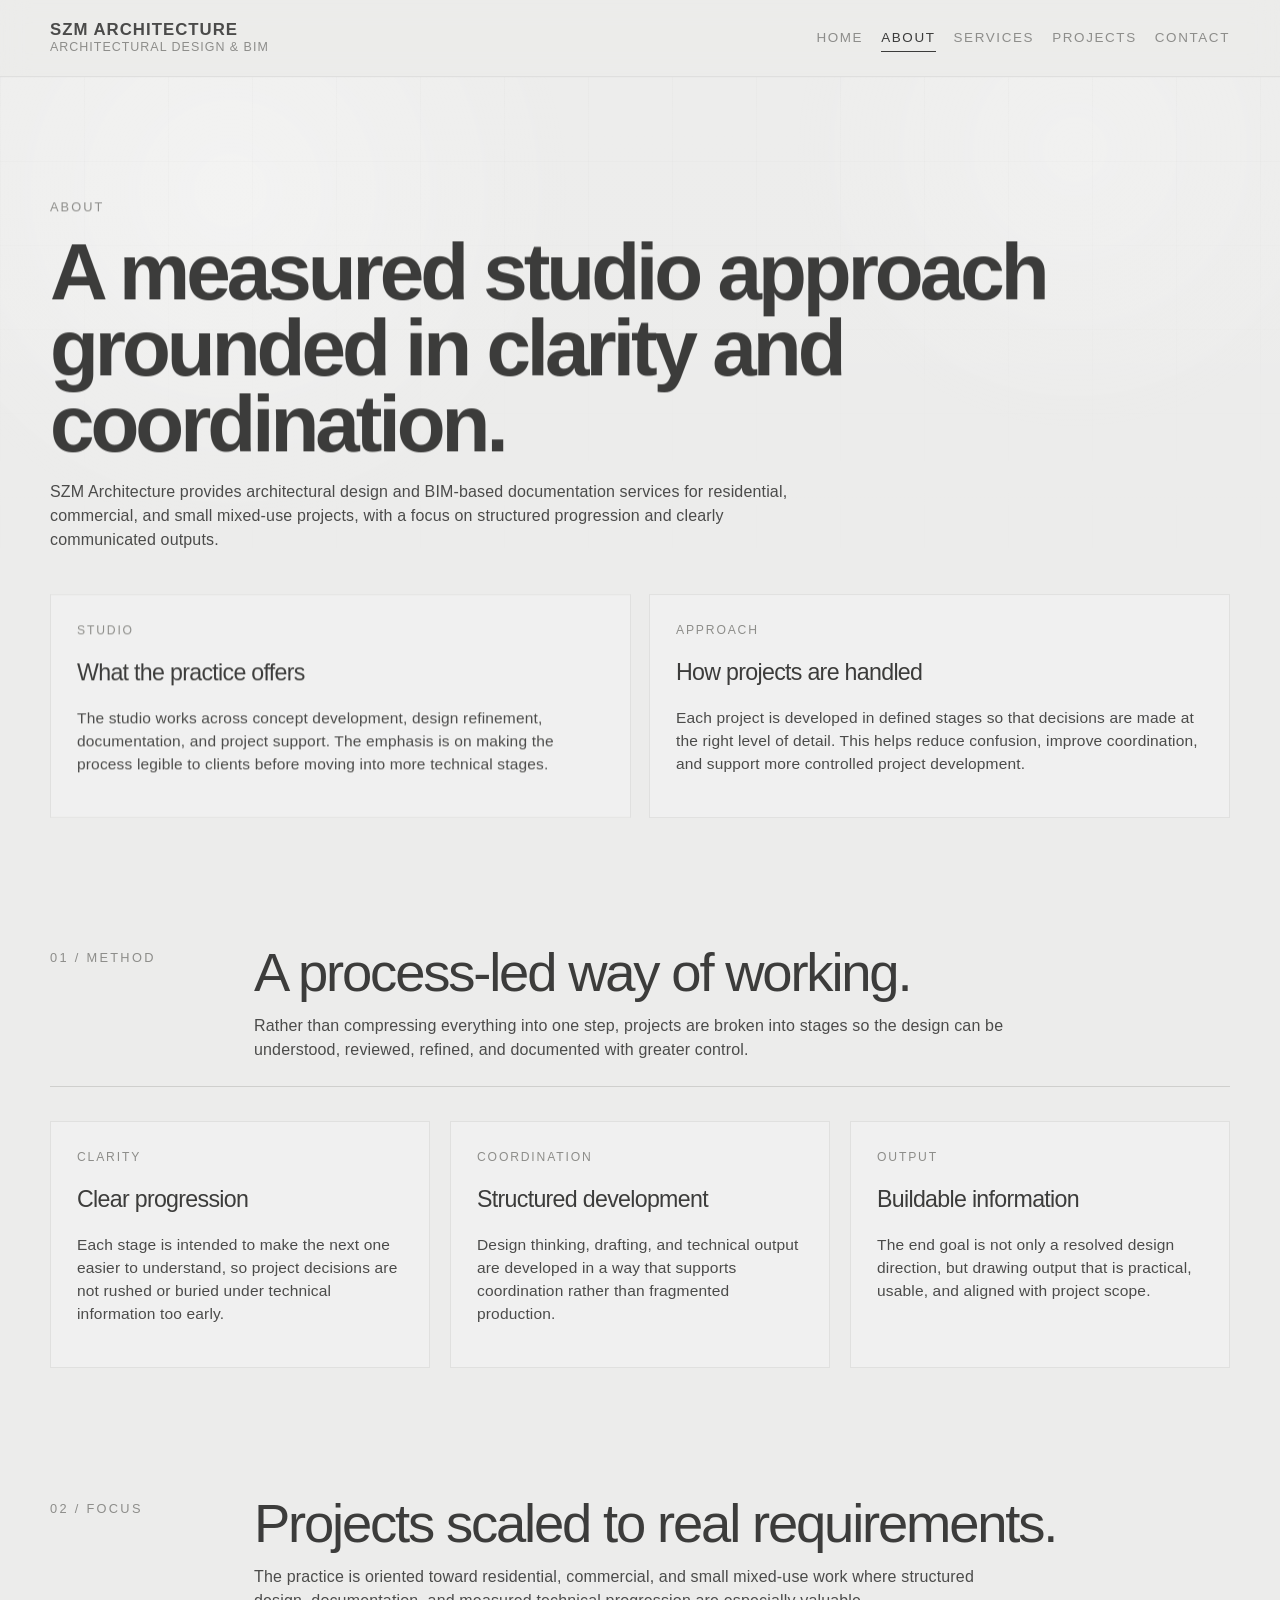
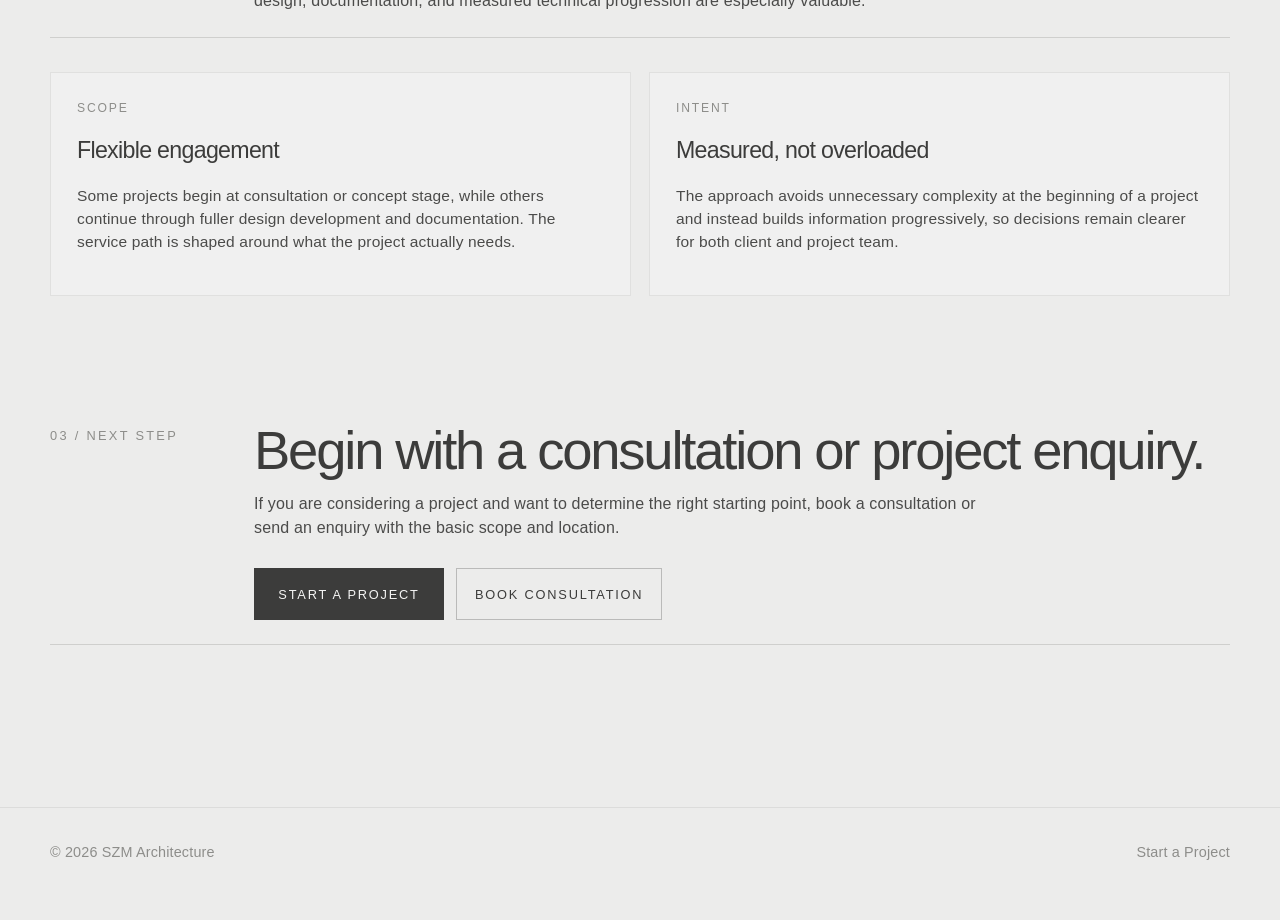
==== commit 1d267100: "Update index.html" ====
--- a/about/index.html
+++ b/about/index.html
@@ -20,7 +20,7 @@
         class="nav-toggle"
         type="button"
         aria-expanded="false"
-        aria-controls="primaryNav"
+        aria-controls="navOverlay"
         aria-label="Open navigation menu"
       >
         <span></span>
@@ -28,7 +28,7 @@
         <span></span>
       </button>
 
-      <nav id="primaryNav" class="nav-links" aria-label="Primary navigation">
+      <nav class="nav-links nav-links-inline" aria-label="Primary navigation">
         <a href="../">Home</a>
         <a class="active" href="../about/">About</a>
         <a href="../services/">Services</a>
@@ -37,6 +37,26 @@
       </nav>
     </div>
   </header>
+
+  <div id="navOverlay" class="nav-overlay" aria-hidden="true">
+    <div class="nav-overlay-brand" aria-hidden="true">
+      <span class="nav-overlay-mark">SZM</span>
+      <span class="nav-overlay-sub">Architecture</span>
+    </div>
+
+    <nav class="nav-overlay-menu" aria-label="Mobile navigation">
+      <a class="nav-overlay-link" href="../">Home</a>
+      <a class="nav-overlay-link" href="../about/">About</a>
+      <a class="nav-overlay-link" href="../services/">Services</a>
+      <a class="nav-overlay-link" href="../projects/">Projects</a>
+      <a class="nav-overlay-link" href="../contact/">Contact</a>
+    </nav>
+
+    <div class="nav-overlay-meta">
+      <span>Georgetown, Guyana</span>
+      <span>Architectural Design & BIM</span>
+    </div>
+  </div>
 
   <main>
     <section class="page-hero">
@@ -163,7 +183,12 @@
             </p>
             <div class="hero-actions" style="margin-top: 28px;">
               <a class="button" href="../contact/">Start a Project</a>
-              <a class="button-secondary" href="https://calendar.app.google/FwE3691G6Maa2KWc8" target="_blank" rel="noopener">
+              <a
+                class="button-secondary"
+                href="https://calendar.app.google/FwE3691G6Maa2KWc8"
+                target="_blank"
+                rel="noopener"
+              >
                 Book Consultation
               </a>
             </div>
@@ -186,30 +211,36 @@
   </footer>
 
   <script>
-    const yearEl = document.getElementById('year');
+    const yearEl = document.getElementById("year");
     if (yearEl) {
       yearEl.textContent = new Date().getFullYear();
     }
 
-    const header = document.querySelector('.site-header');
-    const revealItems = document.querySelectorAll('.reveal, .reveal-soft');
-    const backToTopBtn = document.getElementById('backToTop');
-    const navToggle = document.querySelector('.nav-toggle');
-    const navLinks = document.getElementById('primaryNav');
-
-    document.body.classList.add('page-enter');
+    const header = document.querySelector(".site-header");
+    const revealItems = document.querySelectorAll(".reveal, .reveal-soft");
+    const backToTopBtn = document.getElementById("backToTop");
+    const navToggle = document.querySelector(".nav-toggle");
+    const navLinks = document.querySelector(".nav-links-inline");
+    const navOverlay = document.getElementById("navOverlay");
+    const overlayLinks = document.querySelectorAll(".nav-overlay-link");
+
+    let navSettleTimer;
+    let scrollTicking = false;
+
+    document.body.classList.add("page-enter");
     requestAnimationFrame(() => {
       requestAnimationFrame(() => {
-        document.body.classList.remove('page-enter');
+        document.body.classList.remove("page-enter");
       });
     });
 
     function updateHeaderState() {
       if (!header) return;
+
       if (window.scrollY > 16) {
-        header.classList.add('scrolled');
+        header.classList.add("scrolled");
       } else {
-        header.classList.remove('scrolled');
+        header.classList.remove("scrolled");
       }
     }
 
@@ -217,78 +248,104 @@
       revealItems.forEach((item) => {
         const rect = item.getBoundingClientRect();
         const inViewportBand =
-          rect.top < window.innerHeight * 0.86 &&
-          rect.bottom > window.innerHeight * 0.14;
+          rect.top < window.innerHeight * 0.88 &&
+          rect.bottom > window.innerHeight * 0.12;
 
         if (inViewportBand) {
-          item.classList.add('is-visible');
+          item.classList.add("is-visible");
         } else {
-          item.classList.remove('is-visible');
+          item.classList.remove("is-visible");
         }
       });
     }
 
     function updateBackToTop() {
       if (!backToTopBtn) return;
+
       if (window.scrollY > 500) {
-        backToTopBtn.classList.add('is-visible');
+        backToTopBtn.classList.add("is-visible");
       } else {
-        backToTopBtn.classList.remove('is-visible');
-      }
+        backToTopBtn.classList.remove("is-visible");
+      }
+    }
+
+    function openNav() {
+      if (!navToggle || !navOverlay) return;
+
+      clearTimeout(navSettleTimer);
+      navOverlay.classList.add("is-open");
+      navToggle.classList.add("is-open");
+      navToggle.setAttribute("aria-expanded", "true");
+      navOverlay.setAttribute("aria-hidden", "false");
+      document.body.classList.add("nav-open");
+
+      navSettleTimer = setTimeout(() => {
+        navOverlay.classList.add("is-settled");
+      }, 80);
     }
 
     function closeNav() {
-      if (!navToggle || !navLinks) return;
-      navToggle.classList.remove('is-open');
-      navLinks.classList.remove('is-open');
-      navToggle.setAttribute('aria-expanded', 'false');
-      document.body.classList.remove('nav-open');
+      if (!navToggle || !navOverlay) return;
+
+      clearTimeout(navSettleTimer);
+      navOverlay.classList.remove("is-settled");
+      navOverlay.classList.remove("is-open");
+      navToggle.classList.remove("is-open");
+      navToggle.setAttribute("aria-expanded", "false");
+      navOverlay.setAttribute("aria-hidden", "true");
+      document.body.classList.remove("nav-open");
+
+      if (navLinks) {
+        navLinks.classList.remove("is-open");
+      }
     }
 
     function toggleNav() {
-      if (!navToggle || !navLinks) return;
-      const isOpen = navLinks.classList.toggle('is-open');
-      navToggle.classList.toggle('is-open', isOpen);
-      navToggle.setAttribute('aria-expanded', String(isOpen));
-      document.body.classList.toggle('nav-open', isOpen);
+      if (!navOverlay) return;
+
+      if (navOverlay.classList.contains("is-open")) {
+        closeNav();
+      } else {
+        openNav();
+      }
     }
 
     const observer = new IntersectionObserver((entries) => {
       entries.forEach((entry) => {
         const rect = entry.boundingClientRect;
         const inViewportBand =
-          rect.top < window.innerHeight * 0.86 &&
-          rect.bottom > window.innerHeight * 0.14;
+          rect.top < window.innerHeight * 0.88 &&
+          rect.bottom > window.innerHeight * 0.12;
 
         if (entry.isIntersecting && inViewportBand) {
-          entry.target.classList.add('is-visible');
+          entry.target.classList.add("is-visible");
         } else {
-          entry.target.classList.remove('is-visible');
+          entry.target.classList.remove("is-visible");
         }
       });
     }, {
-      threshold: [0, 0.1, 0.25, 0.45, 0.65, 0.85, 1]
+      threshold: [0, 0.12, 0.25, 0.45, 0.65, 0.85, 1]
     });
 
     revealItems.forEach((item) => observer.observe(item));
 
-    document.querySelectorAll('a[href]').forEach((link) => {
-      const href = link.getAttribute('href');
+    document.querySelectorAll("a[href]").forEach((link) => {
+      const href = link.getAttribute("href");
 
       if (
         href &&
-        !href.startsWith('#') &&
-        !href.startsWith('mailto:') &&
-        !href.startsWith('tel:') &&
-        !link.hasAttribute('target')
+        !href.startsWith("#") &&
+        !href.startsWith("mailto:") &&
+        !href.startsWith("tel:") &&
+        !link.hasAttribute("target")
       ) {
-        link.addEventListener('click', (e) => {
+        link.addEventListener("click", (e) => {
           const url = new URL(link.href, window.location.href);
 
           if (url.origin === window.location.origin) {
             closeNav();
             e.preventDefault();
-            document.body.classList.add('page-leave');
+            document.body.classList.add("page-leave");
 
             setTimeout(() => {
               window.location.href = url.href;
@@ -298,43 +355,65 @@
       }
     });
 
+    overlayLinks.forEach((link) => {
+      link.addEventListener("click", () => {
+        closeNav();
+      });
+    });
+
     if (backToTopBtn) {
-      backToTopBtn.addEventListener('click', () => {
+      backToTopBtn.addEventListener("click", () => {
         window.scrollTo({
           top: 0,
-          behavior: 'smooth'
+          behavior: "smooth"
         });
       });
     }
 
     if (navToggle) {
-      navToggle.addEventListener('click', toggleNav);
-    }
-
-    document.addEventListener('click', (e) => {
-      if (!navToggle || !navLinks) return;
-      const clickedInsideNav = navLinks.contains(e.target);
+      navToggle.addEventListener("click", toggleNav);
+    }
+
+    document.addEventListener("click", (e) => {
+      if (!navToggle || !navOverlay) return;
+
+      const clickedInsideOverlay = navOverlay.contains(e.target);
       const clickedToggle = navToggle.contains(e.target);
 
-      if (!clickedInsideNav && !clickedToggle) {
+      if (!clickedInsideOverlay && !clickedToggle) {
         closeNav();
       }
     });
 
-    window.addEventListener('scroll', () => {
-      updateHeaderState();
-      updateRevealStates();
-      updateBackToTop();
-    }, { passive: true });
-
-    window.addEventListener('resize', () => {
+    document.addEventListener("keydown", (e) => {
+      if (e.key === "Escape") {
+        closeNav();
+      }
+    });
+
+    function onScroll() {
+      if (scrollTicking) return;
+      scrollTicking = true;
+
+      requestAnimationFrame(() => {
+        updateHeaderState();
+        updateRevealStates();
+        updateBackToTop();
+        scrollTicking = false;
+      });
+    }
+
+    window.addEventListener("scroll", onScroll, { passive: true });
+
+    window.addEventListener("resize", () => {
       if (window.innerWidth >= 720) {
         closeNav();
       }
+
       updateRevealStates();
     });
 
-    window.addEventListener('load', () => {
+    window.addEventListener("load", () => {
       updateHeaderState();
       updateRevealStates();
       updateBackToTop();
--- a/style.css
+++ b/style.css
@@ -9,7 +9,9 @@
   --section-gap: clamp(64px, 10vw, 140px);
 }
 
-* { box-sizing: border-box; }
+* {
+  box-sizing: border-box;
+}
 
 html {
   scroll-behavior: smooth;
@@ -41,8 +43,15 @@
   overflow: hidden;
 }
 
-img { max-width: 100%; display: block; }
-a { color: inherit; text-decoration: none; }
+img {
+  max-width: 100%;
+  display: block;
+}
+
+a {
+  color: inherit;
+  text-decoration: none;
+}
 
 .wrap {
   width: min(calc(100% - 24px), var(--max));
@@ -116,6 +125,12 @@
   color: var(--text-strong);
   cursor: pointer;
   flex: 0 0 auto;
+  z-index: 130;
+  position: relative;
+  transition:
+    background 0.25s ease,
+    border-color 0.25s ease,
+    color 0.25s ease;
 }
 
 .nav-toggle span {
@@ -131,6 +146,12 @@
   outline-offset: 2px;
 }
 
+.nav-toggle.is-open {
+  color: #f4f4f3;
+  border-color: rgba(244, 244, 243, 0.26);
+  background: transparent;
+}
+
 .nav-toggle.is-open span:nth-child(1) {
   transform: translateY(6.5px) rotate(45deg);
 }
@@ -144,47 +165,15 @@
 }
 
 .nav-links {
-  position: absolute;
-  top: calc(100% + 10px);
-  left: 0;
-  right: 0;
-  display: grid;
-  gap: 0;
-  padding: 10px 0;
-  background: rgba(244, 244, 243, 0.98);
-  border: 1px solid rgba(79, 79, 78, 0.1);
-  box-shadow: 0 16px 32px rgba(60, 60, 59, 0.08);
-  opacity: 0;
-  visibility: hidden;
-  transform: translateY(-8px);
-  pointer-events: none;
-  transition:
-    opacity 0.25s ease,
-    transform 0.25s ease,
-    visibility 0.25s ease;
-  font-size: 0.8rem;
+  font-size: 0.84rem;
   text-transform: uppercase;
   letter-spacing: 0.12em;
   color: var(--text-soft);
-  z-index: 90;
-}
-
-.nav-links.is-open {
-  opacity: 1;
-  visibility: visible;
-  transform: translateY(0);
-  pointer-events: auto;
 }
 
 .nav-links a {
   position: relative;
-  display: block;
-  padding: 14px 16px;
-  transition: color 0.28s ease, background 0.28s ease;
-}
-
-.nav-links a::after {
-  display: none;
+  transition: color 0.28s ease;
 }
 
 .nav-links a:hover,
@@ -192,10 +181,166 @@
 .nav-links a.active {
   color: var(--text-strong);
   outline: none;
-  background: rgba(255, 255, 255, 0.45);
+}
+
+.nav-links-inline {
+  display: none;
+}
+
+.nav-overlay {
+  position: fixed;
+  inset: 0;
+  z-index: 120;
+  background: #0c0c0c;
+  color: #f4f4f3;
+  opacity: 0;
+  visibility: hidden;
+  pointer-events: none;
+  overflow: hidden;
+  transition: opacity 0.45s ease, visibility 0.45s ease;
+}
+
+.nav-overlay.is-open {
+  opacity: 1;
+  visibility: visible;
+  pointer-events: auto;
+}
+
+.nav-overlay::before {
+  content: "";
+  position: absolute;
+  inset: 0;
+  background:
+    radial-gradient(circle at 18% 18%, rgba(255, 255, 255, 0.08), transparent 28%),
+    radial-gradient(circle at 82% 78%, rgba(255, 255, 255, 0.05), transparent 24%),
+    linear-gradient(180deg, rgba(255, 255, 255, 0.02), rgba(255, 255, 255, 0));
+  pointer-events: none;
+}
+
+.nav-overlay-brand {
+  position: absolute;
+  left: 50%;
+  top: 50%;
+  display: inline-flex;
+  flex-direction: column;
+  align-items: flex-start;
+  gap: 0.08em;
+  transform: translate(-50%, -50%) scale(1.08);
+  transform-origin: top left;
+  transition:
+    left 0.85s cubic-bezier(0.22, 1, 0.36, 1),
+    top 0.85s cubic-bezier(0.22, 1, 0.36, 1),
+    transform 0.85s cubic-bezier(0.22, 1, 0.36, 1);
+}
+
+.nav-overlay.is-settled .nav-overlay-brand {
+  left: 20px;
+  top: 18px;
+  transform: translate(0, 0) scale(0.34);
+}
+
+.nav-overlay-mark {
+  font-size: clamp(5rem, 26vw, 14rem);
+  line-height: 0.8;
+  font-weight: 800;
+  letter-spacing: -0.1em;
+  color: #f4f4f3;
+}
+
+.nav-overlay-sub {
+  font-size: clamp(0.9rem, 2.5vw, 1.25rem);
+  line-height: 1;
+  letter-spacing: 0.24em;
+  text-transform: uppercase;
+  color: rgba(244, 244, 243, 0.72);
+  padding: 0 0 0.24em 0.28em;
+  border-bottom: 1px solid rgba(244, 244, 243, 0.2);
+}
+
+.nav-overlay-menu {
+  position: absolute;
+  left: 20px;
+  right: 20px;
+  top: 50%;
+  transform: translateY(-36%);
+  display: grid;
+  gap: 10px;
+}
+
+.nav-overlay-link {
+  display: inline-block;
+  width: fit-content;
+  font-size: clamp(2.1rem, 9vw, 5.5rem);
+  line-height: 0.95;
+  font-weight: 500;
+  letter-spacing: -0.05em;
+  color: rgba(244, 244, 243, 0.9);
+  opacity: 0;
+  transform: translateY(28px);
+  transition:
+    opacity 0.55s ease,
+    transform 0.65s cubic-bezier(0.22, 1, 0.36, 1),
+    color 0.25s ease;
+}
+
+.nav-overlay.is-settled .nav-overlay-link {
+  opacity: 1;
+  transform: translateY(0);
+}
+
+.nav-overlay-link:nth-child(1) {
+  transition-delay: 0.08s;
+}
+
+.nav-overlay-link:nth-child(2) {
+  transition-delay: 0.12s;
+}
+
+.nav-overlay-link:nth-child(3) {
+  transition-delay: 0.16s;
+}
+
+.nav-overlay-link:nth-child(4) {
+  transition-delay: 0.2s;
+}
+
+.nav-overlay-link:nth-child(5) {
+  transition-delay: 0.24s;
+}
+
+.nav-overlay-link:hover,
+.nav-overlay-link:focus-visible {
+  color: #ffffff;
+  outline: none;
+}
+
+.nav-overlay-meta {
+  position: absolute;
+  left: 20px;
+  right: 20px;
+  bottom: 20px;
+  display: flex;
+  justify-content: space-between;
+  gap: 16px;
+  flex-wrap: wrap;
+  font-size: 0.78rem;
+  text-transform: uppercase;
+  letter-spacing: 0.14em;
+  color: rgba(244, 244, 243, 0.54);
+  opacity: 0;
+  transform: translateY(16px);
+  transition:
+    opacity 0.45s ease 0.26s,
+    transform 0.55s cubic-bezier(0.22, 1, 0.36, 1) 0.26s;
+}
+
+.nav-overlay.is-settled .nav-overlay-meta {
+  opacity: 1;
+  transform: translateY(0);
 }
 
 .hero {
+  --hero-dim: 0;
   padding: 28px 0 clamp(72px, 12vw, 140px);
   position: relative;
   overflow: hidden;
@@ -207,11 +352,12 @@
   position: absolute;
   inset: 0;
   background:
-    radial-gradient(circle at 18% 22%, rgba(255,255,255,0.42), transparent 30%),
-    radial-gradient(circle at 84% 14%, rgba(255,255,255,0.3), transparent 24%),
-    linear-gradient(180deg, rgba(255,255,255,0.08), rgba(255,255,255,0));
+    radial-gradient(circle at 18% 22%, rgba(255, 255, 255, 0.42), transparent 30%),
+    radial-gradient(circle at 84% 14%, rgba(255, 255, 255, 0.3), transparent 24%),
+    linear-gradient(180deg, rgba(255, 255, 255, 0.08), rgba(255, 255, 255, 0));
   pointer-events: none;
   z-index: 0;
+  opacity: calc(1 - (var(--hero-dim) * 0.35));
 }
 
 .hero::after,
@@ -223,7 +369,7 @@
     linear-gradient(rgba(125, 125, 123, 0.055) 1px, transparent 1px),
     linear-gradient(90deg, rgba(125, 125, 123, 0.055) 1px, transparent 1px);
   background-size: 84px 84px;
-  mask-image: linear-gradient(180deg, rgba(0,0,0,0.42), rgba(0,0,0,0));
+  mask-image: linear-gradient(180deg, rgba(0, 0, 0, 0.42), rgba(0, 0, 0, 0));
   pointer-events: none;
   z-index: 0;
 }
@@ -233,6 +379,7 @@
   gap: 20px;
   position: relative;
   z-index: 1;
+  will-change: transform, opacity;
 }
 
 .hero-motifs {
@@ -241,6 +388,7 @@
   height: clamp(120px, 34vw, 260px);
   opacity: 0.72;
   animation: floatMotifs 10s ease-in-out infinite;
+  will-change: transform, opacity;
 }
 
 .hero-motifs .motif-line,
@@ -270,15 +418,65 @@
   background: transparent;
 }
 
-.hero-motifs .m1 { top: 18%; left: 0; width: 62%; }
-.hero-motifs .m2 { top: 62%; right: 2%; width: 44%; }
-.hero-motifs .m3 { bottom: 10%; left: 12%; width: 28%; }
-.hero-motifs .f1 { top: 8%; right: 12%; width: 18%; height: 54%; }
-.hero-motifs .f2 { top: 28%; left: 8%; width: 22%; height: 44%; }
-.hero-motifs .f3 { top: 0; left: 36%; width: 14%; height: 100%; }
-.hero-motifs .a1 { right: 0; bottom: 0; width: 28%; height: 56%; }
-.hero-motifs .a2 { left: 22%; top: 4%; width: 18%; height: 34%; }
-.hero-motifs .a3 { left: 52%; bottom: 12%; width: 16%; height: 30%; }
+.hero-motifs .m1 {
+  top: 18%;
+  left: 0;
+  width: 62%;
+}
+
+.hero-motifs .m2 {
+  top: 62%;
+  right: 2%;
+  width: 44%;
+}
+
+.hero-motifs .m3 {
+  bottom: 10%;
+  left: 12%;
+  width: 28%;
+}
+
+.hero-motifs .f1 {
+  top: 8%;
+  right: 12%;
+  width: 18%;
+  height: 54%;
+}
+
+.hero-motifs .f2 {
+  top: 28%;
+  left: 8%;
+  width: 22%;
+  height: 44%;
+}
+
+.hero-motifs .f3 {
+  top: 0;
+  left: 36%;
+  width: 14%;
+  height: 100%;
+}
+
+.hero-motifs .a1 {
+  right: 0;
+  bottom: 0;
+  width: 28%;
+  height: 56%;
+}
+
+.hero-motifs .a2 {
+  left: 22%;
+  top: 4%;
+  width: 18%;
+  height: 34%;
+}
+
+.hero-motifs .a3 {
+  left: 52%;
+  bottom: 12%;
+  width: 16%;
+  height: 30%;
+}
 
 .hero-kicker {
   font-size: clamp(1.2rem, 5vw, 2.1rem);
@@ -290,13 +488,40 @@
 
 .hero-title {
   margin: 0;
-  font-size: clamp(2.6rem, 14vw, 7.5rem);
-  line-height: 0.92;
+  color: var(--text-strong);
+}
+
+.hero-title-stacked {
+  display: inline-flex;
+  flex-direction: column;
+  align-items: flex-start;
+  gap: 0.04em;
+  max-width: none;
+  margin: 0;
+}
+
+.hero-title-main {
+  display: block;
+  font-size: clamp(3.8rem, 18vw, 8.5rem);
+  line-height: 0.82;
   font-weight: 800;
-  letter-spacing: -0.06em;
+  letter-spacing: -0.1em;
   color: var(--text-strong);
+  will-change: transform, opacity;
+}
+
+.hero-title-sub {
+  display: block;
+  width: 100%;
+  font-size: clamp(0.78rem, 2.2vw, 1.15rem);
+  line-height: 1;
+  font-weight: 500;
+  letter-spacing: 0.22em;
   text-transform: uppercase;
-  max-width: 8ch;
+  color: var(--text);
+  padding: 0 0 0.28em 0.18em;
+  border-bottom: 1px solid rgba(60, 60, 59, 0.28);
+  will-change: transform, opacity;
 }
 
 .hero-subtitle {
@@ -312,6 +537,7 @@
   font-size: 0.98rem;
   color: var(--text);
   margin-top: 24px;
+  will-change: transform, opacity;
 }
 
 .hero-actions {
@@ -428,9 +654,9 @@
   position: absolute;
   inset: 0;
   background:
-    radial-gradient(circle at 18% 22%, rgba(255,255,255,0.34), transparent 30%),
-    radial-gradient(circle at 84% 14%, rgba(255,255,255,0.22), transparent 24%),
-    linear-gradient(180deg, rgba(255,255,255,0.06), rgba(255,255,255,0));
+    radial-gradient(circle at 18% 22%, rgba(255, 255, 255, 0.34), transparent 30%),
+    radial-gradient(circle at 84% 14%, rgba(255, 255, 255, 0.22), transparent 24%),
+    linear-gradient(180deg, rgba(255, 255, 255, 0.06), rgba(255, 255, 255, 0));
   pointer-events: none;
   z-index: 0;
 }
@@ -471,8 +697,8 @@
 }
 
 .card {
-  background: rgba(255,255,255,0.24);
-  border: 1px solid rgba(79,79,78,0.1);
+  background: rgba(255, 255, 255, 0.24);
+  border: 1px solid rgba(79, 79, 78, 0.1);
   padding: 22px;
   transition:
     transform 0.35s ease,
@@ -502,7 +728,10 @@
   color: var(--text-strong);
 }
 
-.card p, .card li { font-size: 0.97rem; }
+.card p,
+.card li {
+  font-size: 0.97rem;
+}
 
 .clean-list {
   list-style: none;
@@ -528,7 +757,9 @@
   left: 0;
 }
 
-.muted { color: var(--text-soft); }
+.muted {
+  color: var(--text-soft);
+}
 
 .drawings-table {
   width: 100%;
@@ -540,7 +771,7 @@
 .drawings-table td {
   text-align: left;
   padding: 14px 10px;
-  border-bottom: 1px solid rgba(79,79,78,0.12);
+  border-bottom: 1px solid rgba(79, 79, 78, 0.12);
   vertical-align: top;
 }
 
@@ -549,14 +780,16 @@
   font-weight: 600;
 }
 
-.yes, .no {
+.yes,
+.no {
   display: inline-flex;
   align-items: center;
   gap: 8px;
   font-weight: 500;
 }
 
-.yes::before, .no::before {
+.yes::before,
+.no::before {
   display: inline-flex;
   align-items: center;
   justify-content: center;
@@ -566,8 +799,13 @@
   line-height: 1;
 }
 
-.yes::before { content: "✓"; }
-.no::before { content: "×"; }
+.yes::before {
+  content: "✓";
+}
+
+.no::before {
+  content: "×";
+}
 
 .subtle-rule {
   border-top: 1px solid var(--line);
@@ -576,7 +814,7 @@
 
 .site-footer {
   padding: 34px 0 56px;
-  border-top: 1px solid rgba(79,79,78,0.1);
+  border-top: 1px solid rgba(79, 79, 78, 0.1);
 }
 
 .footer-row {
@@ -666,8 +904,25 @@
 }
 
 @keyframes floatMotifs {
-  0%, 100% { transform: translateY(0px); }
-  50% { transform: translateY(-8px); }
+  0%,
+  100% {
+    transform: translateY(0px);
+  }
+
+  50% {
+    transform: translateY(-8px);
+  }
+}
+
+@media (max-width: 719px) {
+  .hero-title-main {
+    font-size: clamp(3.4rem, 22vw, 6rem);
+  }
+
+  .hero-title-sub {
+    font-size: clamp(0.72rem, 3vw, 0.95rem);
+    letter-spacing: 0.18em;
+  }
 }
 
 @media (min-width: 720px) {
@@ -698,29 +953,47 @@
     display: none;
   }
 
-  .nav-links {
-    position: static;
+  .nav-links-inline {
+    position: static !important;
     opacity: 1 !important;
     visibility: visible !important;
     transform: none !important;
     pointer-events: auto !important;
-    background: transparent;
-    border: 0;
-    box-shadow: none;
-    padding: 0;
-    display: flex;
+    background: transparent !important;
+    border: 0 !important;
+    box-shadow: none !important;
+    padding: 0 !important;
+    display: flex !important;
     flex-wrap: wrap;
     gap: 18px;
     font-size: 0.84rem;
   }
 
-  .nav-links a {
+  .nav-links-inline a {
     padding: 6px 0;
-    background: transparent !important;
-  }
-
-  .nav-links a::after {
-    display: block;
+  }
+
+  .nav-links-inline a::after {
+    content: "";
+    position: absolute;
+    left: 0;
+    bottom: 2px;
+    width: 100%;
+    height: 1px;
+    background: var(--text-strong);
+    transform: scaleX(0);
+    transform-origin: left;
+    transition: transform 0.28s ease;
+  }
+
+  .nav-links-inline a:hover::after,
+  .nav-links-inline a:focus-visible::after,
+  .nav-links-inline a.active::after {
+    transform: scaleX(1);
+  }
+
+  .nav-overlay {
+    display: none;
   }
 
   .hero-actions {
@@ -793,14 +1066,23 @@
 
   .site-header,
   .nav-links a,
-  .nav-links a::after,
+  .nav-links-inline a::after,
+  .nav-toggle,
   .nav-toggle span,
+  .nav-overlay,
+  .nav-overlay-brand,
+  .nav-overlay-link,
+  .nav-overlay-meta,
   .card,
   .button,
   .button-secondary,
   .reveal,
   .reveal-soft,
+  .hero-grid,
   .hero-motifs,
+  .hero-title-main,
+  .hero-title-sub,
+  .hero-copy,
   .back-to-top,
   body {
     transition: none !important;
